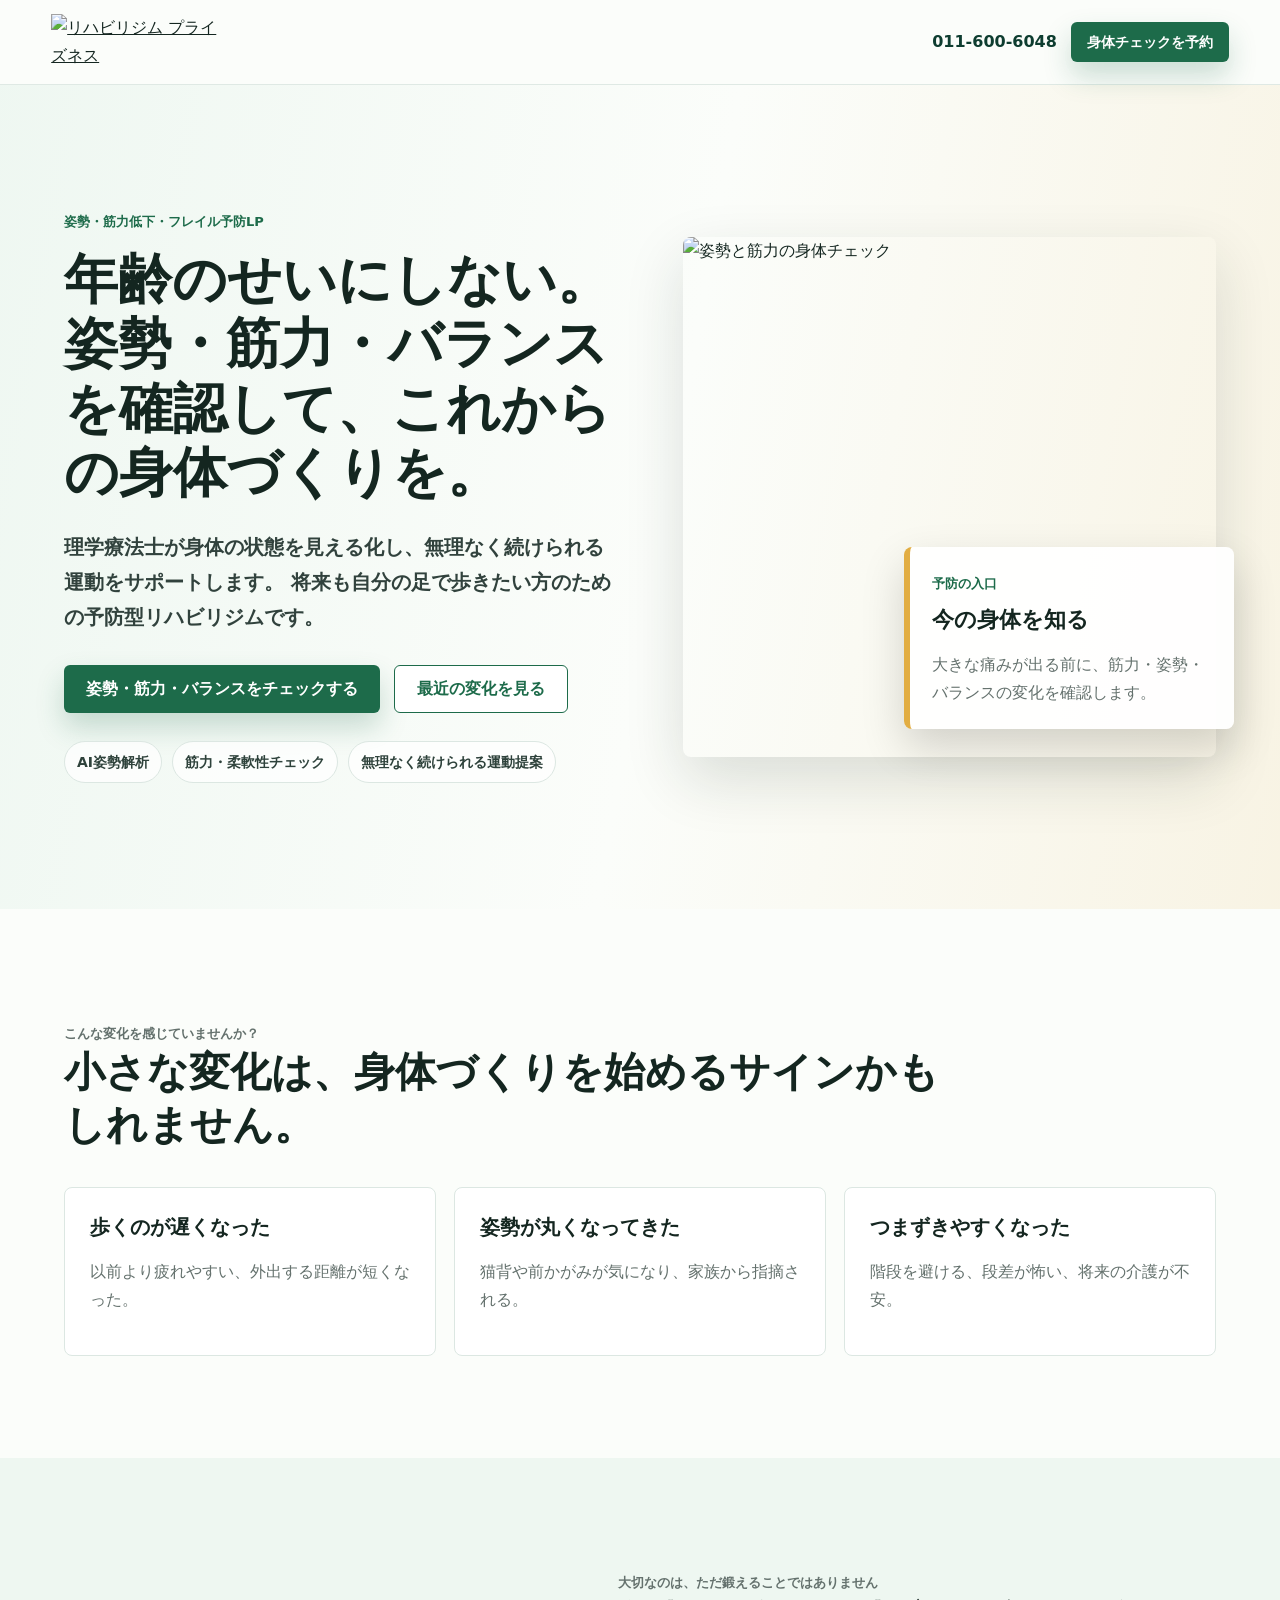
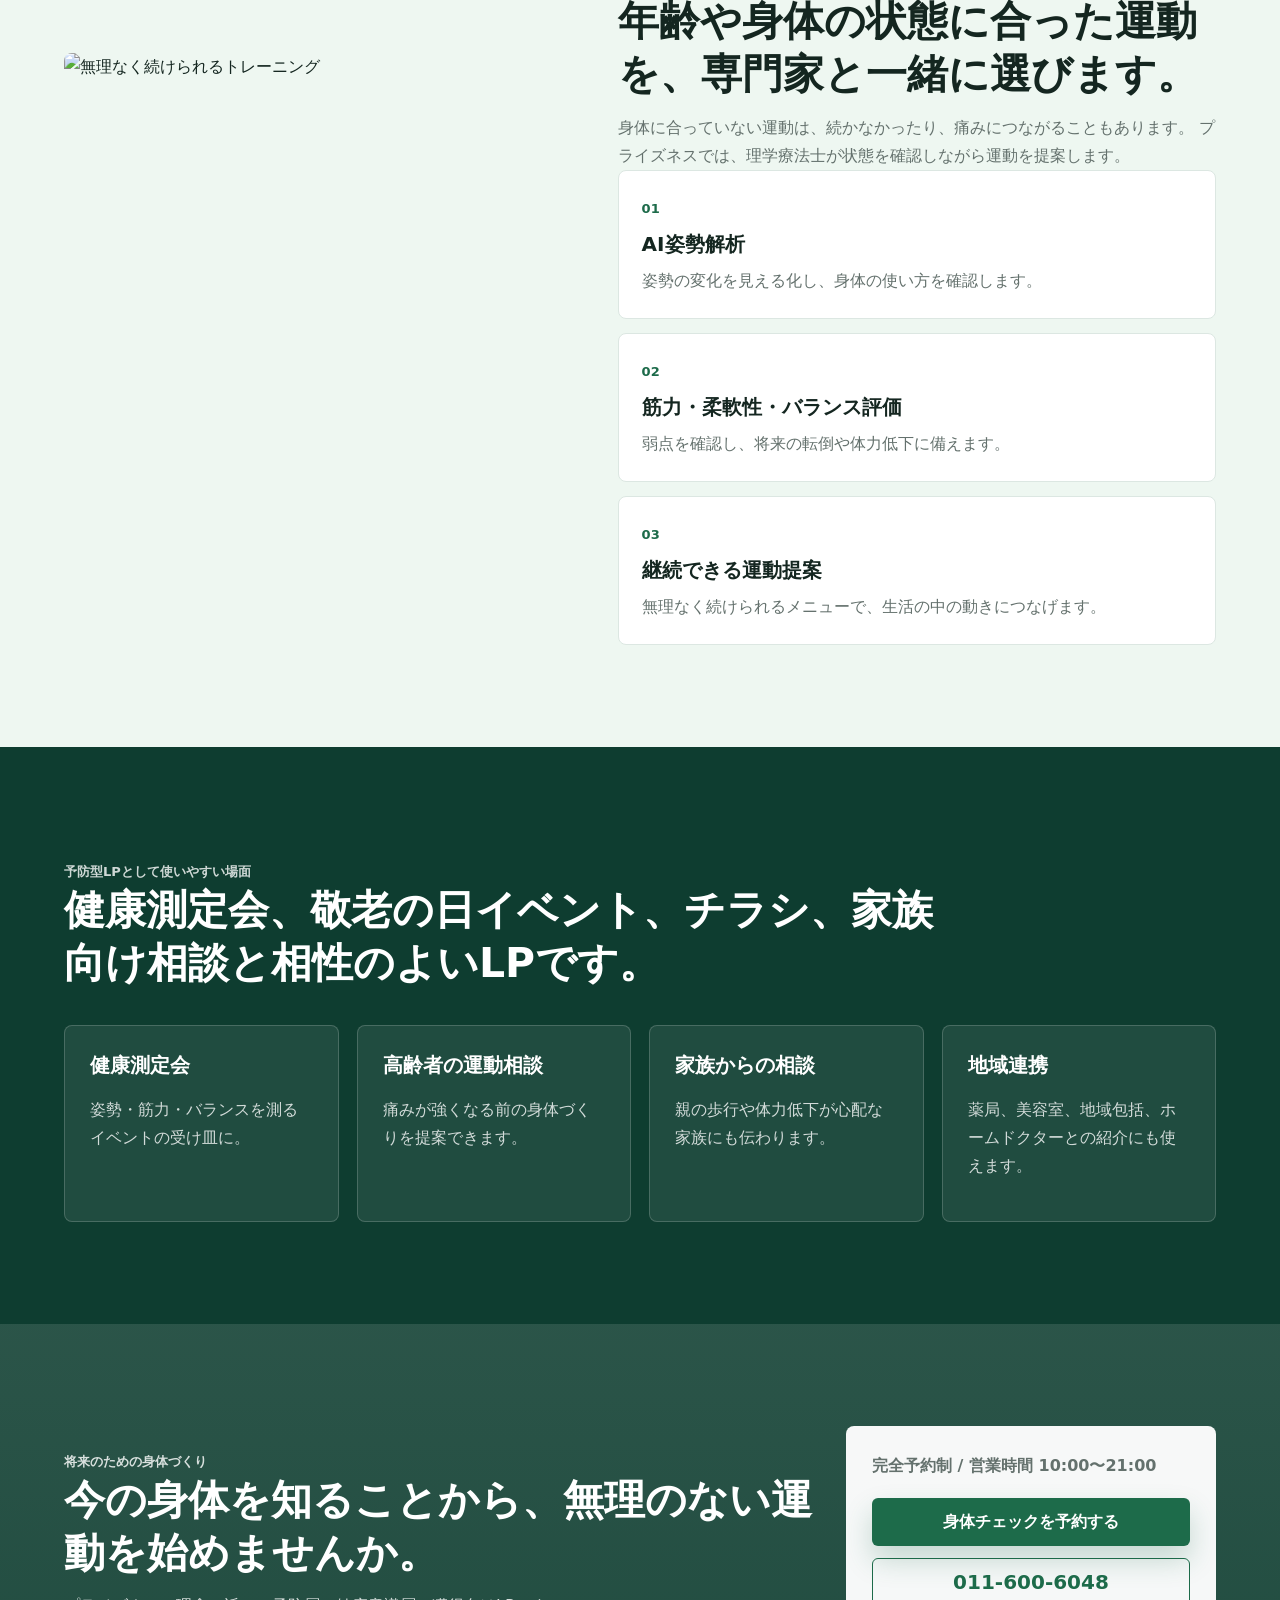
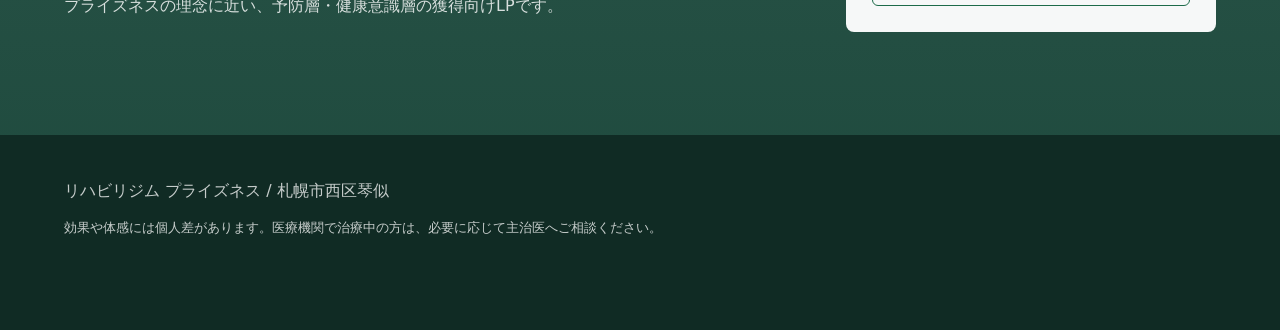
==== frailty-prevention.html @ 205ed95d "Add files via upload" ====
<!doctype html>
<html lang="ja">
  <head>
    <meta charset="utf-8" />
    <meta name="viewport" content="width=device-width, initial-scale=1" />
    <title>姿勢・筋力低下・フレイル予防の身体チェック | 琴似のリハビリジム プライズネス</title>
    <meta
      name="description"
      content="最近体力が落ちた、姿勢が丸くなった、歩くのが遅くなった方へ。札幌市西区琴似のプライズネスでは、理学療法士が姿勢・筋力・バランスを見える化し、無理なく続けられる運動を提案します。"
    />
    <link rel="stylesheet" href="./lp-style.css" />
  </head>
  <body>
    <header class="site-header">
      <a class="brand" href="./frailty-prevention.html" aria-label="リハビリジム プライズネス">
        <img src="https://prizenes.com/common/upload_data/prizenescom/image/logo1.png" alt="リハビリジム プライズネス" />
      </a>
      <nav class="header-actions" aria-label="予約">
        <a href="tel:0116006048" class="phone-link">011-600-6048</a>
        <a href="https://yoyaku-beauty.jp/shop/64657/" class="button small">身体チェックを予約</a>
      </nav>
    </header>

    <main>
      <section class="hero">
        <div class="hero-copy">
          <p class="eyebrow">姿勢・筋力低下・フレイル予防LP</p>
          <h1>年齢のせいにしない。姿勢・筋力・バランスを確認して、これからの身体づくりを。</h1>
          <p class="lead">
            理学療法士が身体の状態を見える化し、無理なく続けられる運動をサポートします。
            将来も自分の足で歩きたい方のための予防型リハビリジムです。
          </p>
          <div class="hero-actions">
            <a href="https://yoyaku-beauty.jp/shop/64657/" class="button">姿勢・筋力・バランスをチェックする</a>
            <a href="#changes" class="button secondary">最近の変化を見る</a>
          </div>
          <ul class="trust-list">
            <li>AI姿勢解析</li>
            <li>筋力・柔軟性チェック</li>
            <li>無理なく続けられる運動提案</li>
          </ul>
        </div>
        <div class="hero-visual">
          <img src="https://prizenes.com/images/convert/prizenescom/20221202100920.jpg/image.webp" alt="姿勢と筋力の身体チェック" />
          <div class="hero-card">
            <span>予防の入口</span>
            <strong>今の身体を知る</strong>
            <p>大きな痛みが出る前に、筋力・姿勢・バランスの変化を確認します。</p>
          </div>
        </div>
      </section>

      <section id="changes">
        <div class="section-head">
          <p class="eyebrow">こんな変化を感じていませんか？</p>
          <h2>小さな変化は、身体づくりを始めるサインかもしれません。</h2>
        </div>
        <div class="pain-grid">
          <article class="card"><h3>歩くのが遅くなった</h3><p>以前より疲れやすい、外出する距離が短くなった。</p></article>
          <article class="card"><h3>姿勢が丸くなってきた</h3><p>猫背や前かがみが気になり、家族から指摘される。</p></article>
          <article class="card"><h3>つまずきやすくなった</h3><p>階段を避ける、段差が怖い、将来の介護が不安。</p></article>
        </div>
      </section>

      <section class="split">
        <img src="https://prizenes.com/images/convert/prizenescom/20221202101242.jpg/image.webp" alt="無理なく続けられるトレーニング" />
        <div class="intro">
          <p class="eyebrow">大切なのは、ただ鍛えることではありません</p>
          <h2>年齢や身体の状態に合った運動を、専門家と一緒に選びます。</h2>
          <p>
            身体に合っていない運動は、続かなかったり、痛みにつながることもあります。
            プライズネスでは、理学療法士が状態を確認しながら運動を提案します。
          </p>
          <div class="steps">
            <div class="step"><span>01</span><h3>AI姿勢解析</h3><p>姿勢の変化を見える化し、身体の使い方を確認します。</p></div>
            <div class="step"><span>02</span><h3>筋力・柔軟性・バランス評価</h3><p>弱点を確認し、将来の転倒や体力低下に備えます。</p></div>
            <div class="step"><span>03</span><h3>継続できる運動提案</h3><p>無理なく続けられるメニューで、生活の中の動きにつなげます。</p></div>
          </div>
        </div>
      </section>

      <section class="dark">
        <div class="section-head">
          <p class="eyebrow">予防型LPとして使いやすい場面</p>
          <h2>健康測定会、敬老の日イベント、チラシ、家族向け相談と相性のよいLPです。</h2>
        </div>
        <div class="support-grid">
          <article class="card"><h3>健康測定会</h3><p>姿勢・筋力・バランスを測るイベントの受け皿に。</p></article>
          <article class="card"><h3>高齢者の運動相談</h3><p>痛みが強くなる前の身体づくりを提案できます。</p></article>
          <article class="card"><h3>家族からの相談</h3><p>親の歩行や体力低下が心配な家族にも伝わります。</p></article>
          <article class="card"><h3>地域連携</h3><p>薬局、美容室、地域包括、ホームドクターとの紹介にも使えます。</p></article>
        </div>
      </section>

      <section class="offer">
        <div>
          <p class="eyebrow">将来のための身体づくり</p>
          <h2>今の身体を知ることから、無理のない運動を始めませんか。</h2>
          <p>プライズネスの理念に近い、予防層・健康意識層の獲得向けLPです。</p>
        </div>
        <div class="offer-panel">
          <p>完全予約制 / 営業時間 10:00〜21:00</p>
          <a href="https://yoyaku-beauty.jp/shop/64657/" class="button">身体チェックを予約する</a>
          <a href="tel:0116006048" class="phone-link">011-600-6048</a>
        </div>
      </section>
    </main>

    <footer>
      <p>リハビリジム プライズネス / 札幌市西区琴似</p>
      <p class="note">効果や体感には個人差があります。医療機関で治療中の方は、必要に応じて主治医へご相談ください。</p>
    </footer>
  </body>
</html>
---- lp-style.css ----
:root {
  --ink: #142620;
  --muted: #64716d;
  --line: #dce7e2;
  --paper: #fbfdfa;
  --soft: #eef7f1;
  --green: #1d6b4a;
  --deep: #0e3d30;
  --accent: #e2ad42;
  --white: #ffffff;
  --shadow: 0 22px 60px rgba(18, 41, 34, 0.14);
  font-family: "Yu Gothic", "Hiragino Kaku Gothic ProN", Meiryo, system-ui, sans-serif;
}

* {
  box-sizing: border-box;
}

html {
  scroll-behavior: smooth;
}

body {
  margin: 0;
  background: var(--paper);
  color: var(--ink);
  line-height: 1.75;
}

img {
  display: block;
  max-width: 100%;
}

a {
  color: inherit;
}

.site-header {
  position: sticky;
  top: 0;
  z-index: 10;
  display: flex;
  align-items: center;
  justify-content: space-between;
  gap: 20px;
  padding: 14px clamp(18px, 4vw, 56px);
  background: rgba(251, 253, 250, 0.94);
  border-bottom: 1px solid rgba(220, 231, 226, 0.9);
  backdrop-filter: blur(14px);
}

.brand img {
  width: 166px;
}

.header-actions {
  display: flex;
  align-items: center;
  gap: 14px;
}

.phone-link {
  color: var(--deep);
  font-weight: 900;
  text-decoration: none;
  white-space: nowrap;
}

.button {
  display: inline-flex;
  align-items: center;
  justify-content: center;
  min-height: 48px;
  padding: 0 22px;
  border-radius: 6px;
  background: var(--green);
  color: var(--white);
  font-weight: 900;
  text-decoration: none;
  box-shadow: 0 14px 28px rgba(29, 107, 74, 0.22);
}

.button.small {
  min-height: 40px;
  padding-inline: 16px;
  font-size: 14px;
}

.button.secondary {
  background: var(--white);
  color: var(--green);
  border: 1px solid var(--green);
  box-shadow: none;
}

.hero {
  display: grid;
  grid-template-columns: minmax(0, 1.02fr) minmax(360px, 0.98fr);
  gap: clamp(28px, 5vw, 70px);
  align-items: center;
  min-height: calc(100vh - 76px);
  padding: clamp(42px, 7vw, 88px) clamp(18px, 5vw, 76px);
  background:
    linear-gradient(100deg, rgba(238, 247, 241, 0.96), rgba(251, 253, 250, 0.84) 52%, rgba(226, 173, 66, 0.12)),
    var(--paper);
}

.hero-copy {
  max-width: 760px;
}

.eyebrow {
  margin: 0 0 14px;
  color: var(--green);
  font-size: 13px;
  font-weight: 900;
  letter-spacing: 0;
}

h1,
h2,
h3,
p,
li {
  overflow-wrap: anywhere;
}

h1 {
  margin: 0;
  font-size: clamp(33px, 4.2vw, 56px);
  line-height: 1.2;
  letter-spacing: 0;
}

h2 {
  margin: 0;
  font-size: clamp(26px, 3.2vw, 42px);
  line-height: 1.3;
  letter-spacing: 0;
}

h3 {
  margin: 0;
  font-size: 20px;
  line-height: 1.45;
}

.lead {
  max-width: 700px;
  margin: 24px 0 0;
  color: #31423d;
  font-size: clamp(16px, 1.7vw, 20px);
  font-weight: 700;
}

.hero-actions {
  display: flex;
  flex-wrap: wrap;
  gap: 14px;
  margin-top: 30px;
}

.trust-list {
  display: flex;
  flex-wrap: wrap;
  gap: 10px;
  margin: 28px 0 0;
  padding: 0;
  list-style: none;
}

.trust-list li {
  padding: 8px 12px;
  border: 1px solid var(--line);
  border-radius: 999px;
  background: rgba(255, 255, 255, 0.76);
  color: #2e423b;
  font-size: 14px;
  font-weight: 800;
}

.hero-visual {
  position: relative;
}

.hero-visual img {
  width: 100%;
  height: 520px;
  object-fit: cover;
  border-radius: 8px;
  box-shadow: var(--shadow);
}

.hero-card {
  position: absolute;
  right: -18px;
  bottom: 28px;
  width: min(330px, 84%);
  padding: 22px;
  border-left: 6px solid var(--accent);
  border-radius: 8px;
  background: rgba(255, 255, 255, 0.95);
  box-shadow: 0 18px 44px rgba(0, 0, 0, 0.16);
}

.hero-card span,
.step span,
.number {
  color: var(--green);
  font-size: 13px;
  font-weight: 900;
}

.hero-card strong {
  display: block;
  margin-top: 4px;
  font-size: 22px;
}

.hero-card p,
.section-head p,
.intro p,
.offer p,
footer p {
  margin: 12px 0 0;
  color: var(--muted);
}

section {
  padding: clamp(58px, 8vw, 104px) clamp(18px, 5vw, 76px);
}

.section-head {
  max-width: 900px;
  margin-bottom: 34px;
}

.pain-grid,
.support-grid,
.proof-grid {
  display: grid;
  gap: 18px;
}

.pain-grid {
  grid-template-columns: repeat(3, minmax(0, 1fr));
}

.support-grid {
  grid-template-columns: repeat(4, minmax(0, 1fr));
}

.proof-grid {
  grid-template-columns: repeat(3, minmax(0, 1fr));
}

.card {
  padding: 25px;
  border: 1px solid var(--line);
  border-radius: 8px;
  background: var(--white);
}

.card p,
.card li {
  color: var(--muted);
}

.card ul {
  margin: 14px 0 0;
  padding-left: 1.2em;
}

.split {
  display: grid;
  grid-template-columns: minmax(320px, 0.9fr) minmax(0, 1.1fr);
  gap: clamp(26px, 5vw, 66px);
  align-items: center;
  background: var(--soft);
}

.split img {
  width: 100%;
  height: 500px;
  object-fit: cover;
  border-radius: 8px;
}

.steps {
  display: grid;
  gap: 14px;
}

.step {
  padding: 23px;
  border: 1px solid var(--line);
  border-radius: 8px;
  background: var(--white);
}

.step h3 {
  margin-top: 8px;
}

.step p {
  margin: 8px 0 0;
  color: var(--muted);
}

.dark {
  background: var(--deep);
  color: var(--white);
}

.dark .eyebrow,
.dark p,
.dark li {
  color: rgba(255, 255, 255, 0.8);
}

.dark .card {
  background: rgba(255, 255, 255, 0.08);
  border-color: rgba(255, 255, 255, 0.18);
}

.offer {
  display: grid;
  grid-template-columns: minmax(0, 1fr) 370px;
  gap: 28px;
  align-items: center;
  background:
    linear-gradient(rgba(14, 61, 48, 0.88), rgba(14, 61, 48, 0.92)),
    url("https://prizenes.com/images/convert/prizenescom/20221202100920.jpg/image.webp") center / cover;
  color: var(--white);
}

.offer .eyebrow,
.offer p {
  color: rgba(255, 255, 255, 0.82);
}

.offer-panel {
  padding: 26px;
  border-radius: 8px;
  background: rgba(255, 255, 255, 0.96);
  color: var(--ink);
}

.offer-panel p {
  margin: 0 0 18px;
  color: var(--muted);
  font-weight: 800;
}

.offer-panel .button,
.offer-panel .phone-link {
  width: 100%;
}

.offer-panel .phone-link {
  display: flex;
  align-items: center;
  justify-content: center;
  min-height: 48px;
  margin-top: 12px;
  border: 1px solid var(--green);
  border-radius: 6px;
  color: var(--green);
  font-size: 20px;
}

footer {
  padding: 30px clamp(18px, 5vw, 76px) 90px;
  background: #102b24;
  color: var(--white);
}

footer p {
  color: rgba(255, 255, 255, 0.76);
}

footer .note {
  max-width: 940px;
  font-size: 13px;
}

@media (max-width: 1020px) {
  .hero,
  .split,
  .offer {
    grid-template-columns: 1fr;
  }

  .hero {
    min-height: auto;
  }

  .pain-grid,
  .support-grid,
  .proof-grid {
    grid-template-columns: repeat(2, minmax(0, 1fr));
  }

  .hero-visual img,
  .split img {
    height: 420px;
  }
}

@media (max-width: 680px) {
  .site-header {
    align-items: flex-start;
    flex-direction: column;
    gap: 10px;
  }

  .header-actions {
    width: 100%;
    justify-content: space-between;
  }

  .brand img {
    width: 140px;
  }

  .phone-link {
    font-size: 14px;
  }

  .button.small {
    min-height: 38px;
    padding-inline: 12px;
  }

  h1 {
    font-size: 33px;
  }

  .hero {
    padding-top: 34px;
  }

  .hero-actions {
    flex-direction: column;
  }

  .hero-actions .button {
    width: 100%;
  }

  .hero-visual img,
  .split img {
    height: 330px;
  }

  .hero-card {
    position: static;
    width: 100%;
    margin-top: 12px;
  }

  .pain-grid,
  .support-grid,
  .proof-grid {
    grid-template-columns: 1fr;
  }
}
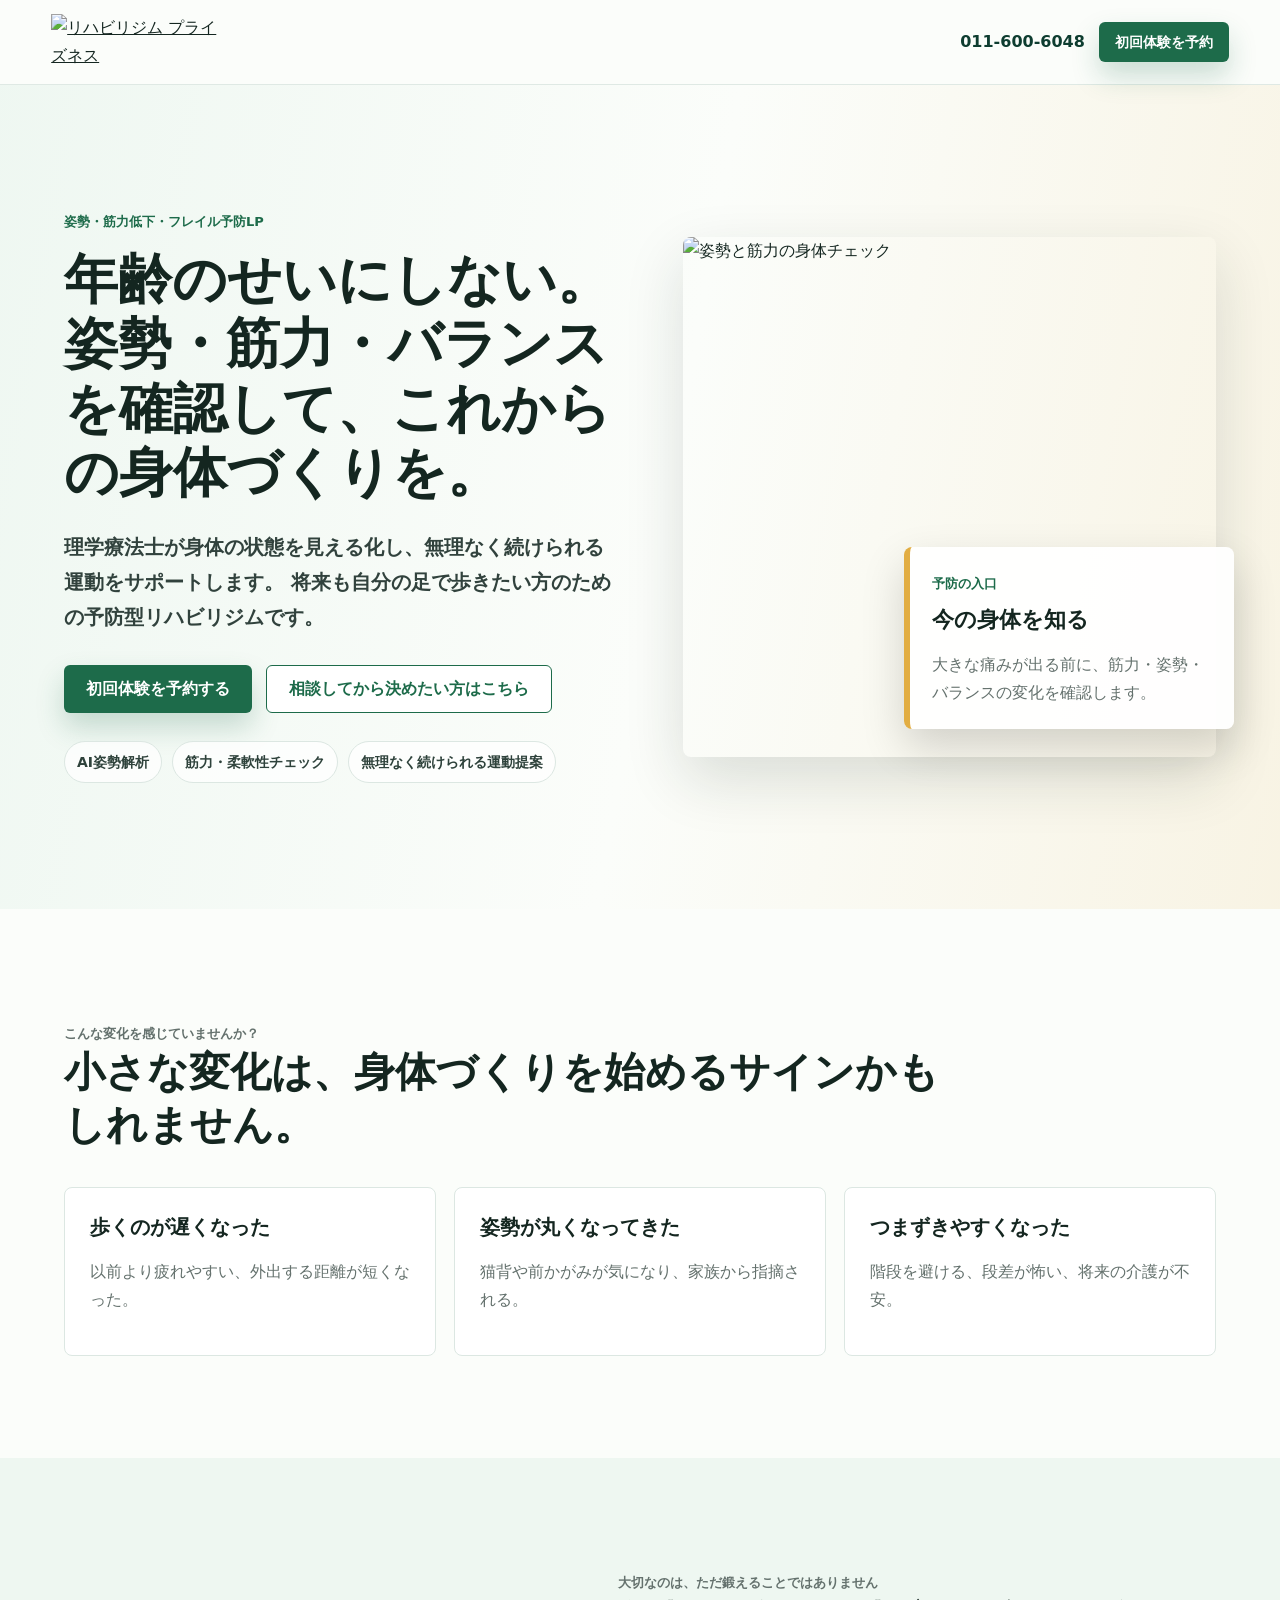
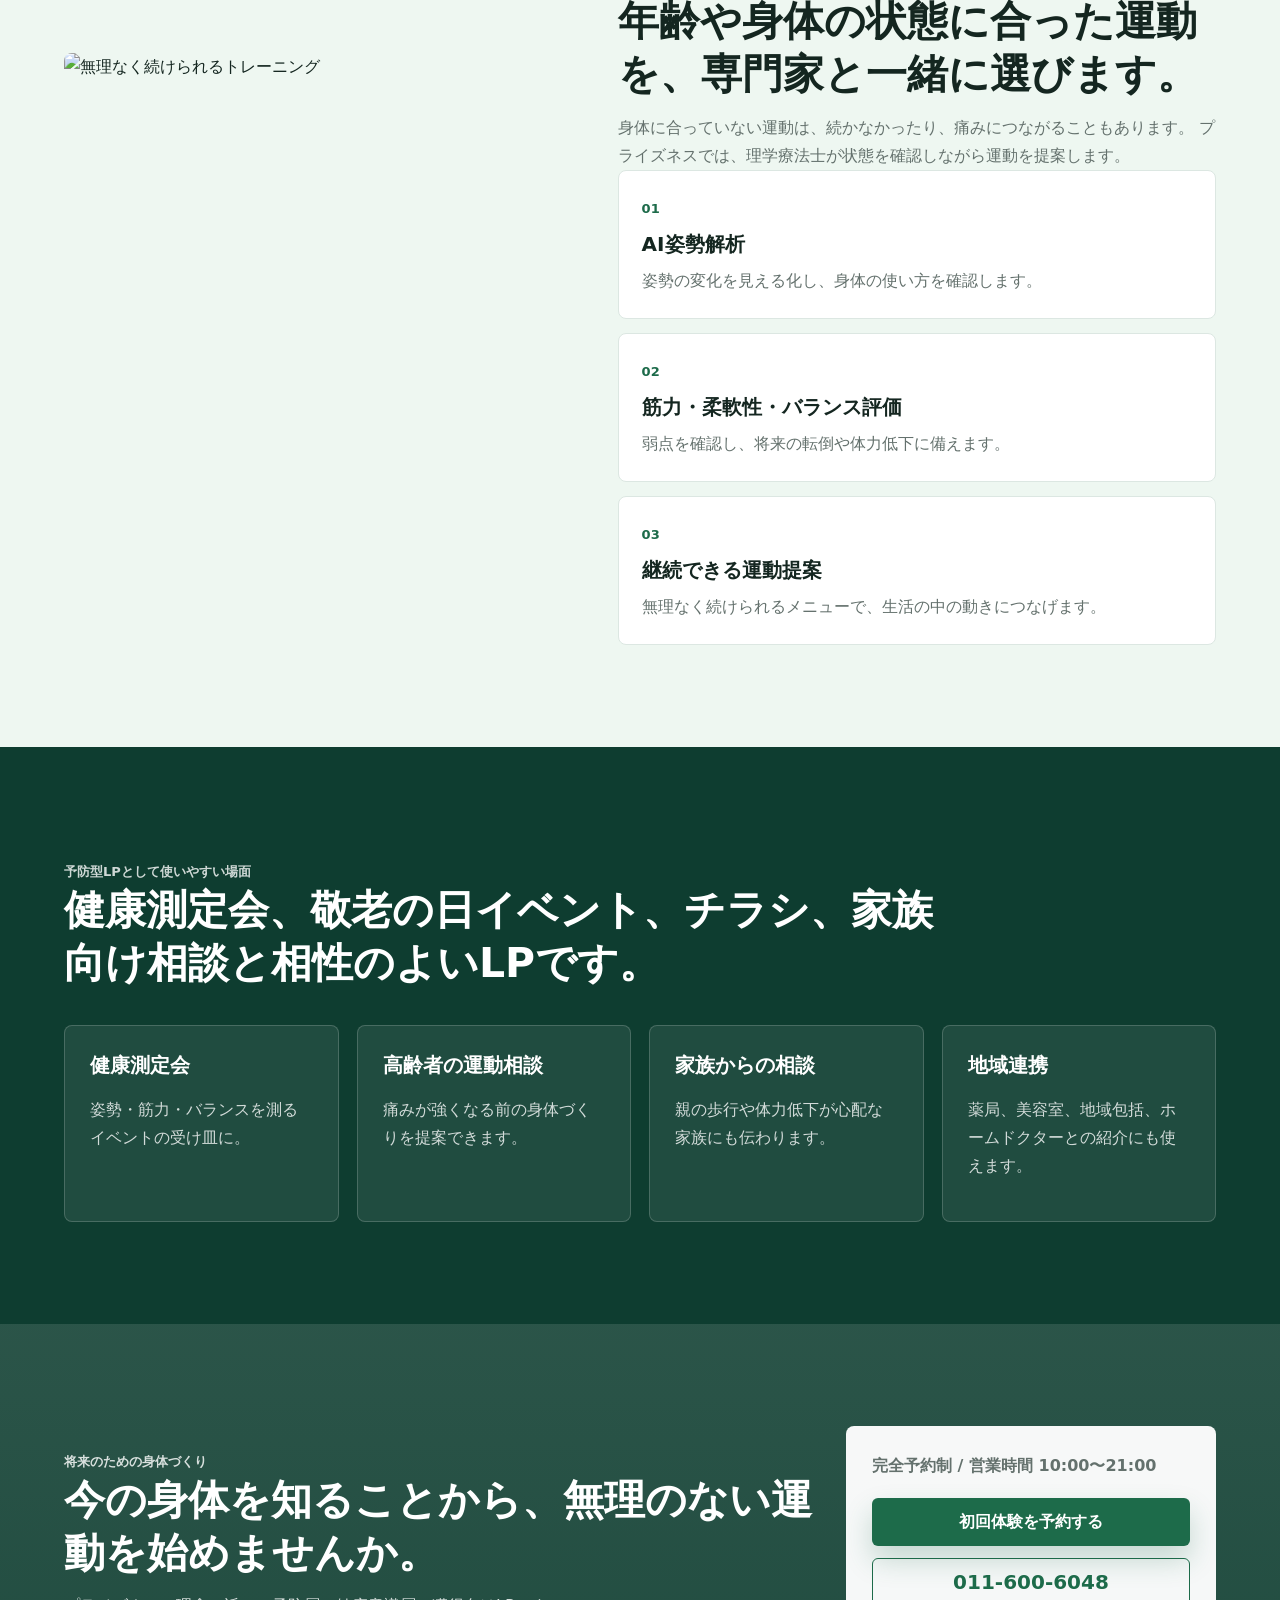
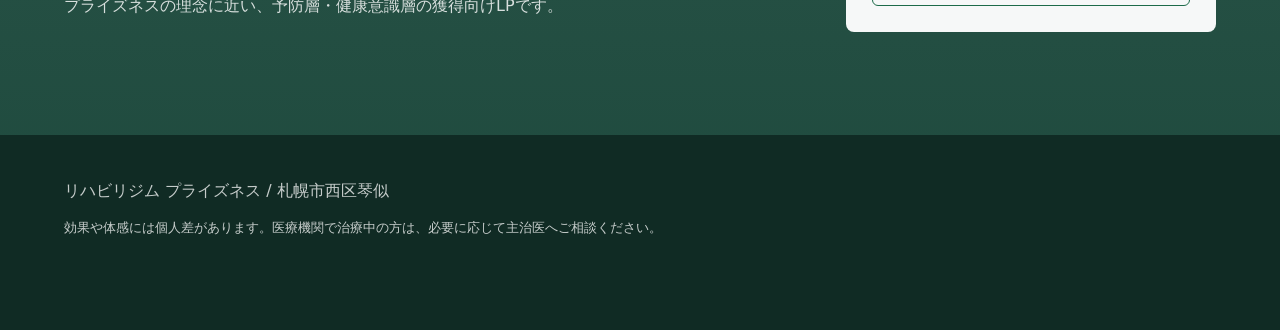
==== commit e6e53d03: "Add files via upload" ====
--- a/frailty-prevention.html
+++ b/frailty-prevention.html
@@ -17,7 +17,7 @@
       </a>
       <nav class="header-actions" aria-label="予約">
         <a href="tel:0116006048" class="phone-link">011-600-6048</a>
-        <a href="https://yoyaku-beauty.jp/shop/64657/" class="button small">身体チェックを予約</a>
+        <a href="https://yoyaku-beauty.jp/shop/64657/" class="button small">初回体験を予約</a>
       </nav>
     </header>
 
@@ -31,8 +31,8 @@
             将来も自分の足で歩きたい方のための予防型リハビリジムです。
           </p>
           <div class="hero-actions">
-            <a href="https://yoyaku-beauty.jp/shop/64657/" class="button">姿勢・筋力・バランスをチェックする</a>
-            <a href="#changes" class="button secondary">最近の変化を見る</a>
+            <a href="https://yoyaku-beauty.jp/shop/64657/" class="button">初回体験を予約する</a>
+            <a href="#changes" class="button secondary">相談してから決めたい方はこちら</a>
           </div>
           <ul class="trust-list">
             <li>AI姿勢解析</li>
@@ -100,7 +100,7 @@
         </div>
         <div class="offer-panel">
           <p>完全予約制 / 営業時間 10:00〜21:00</p>
-          <a href="https://yoyaku-beauty.jp/shop/64657/" class="button">身体チェックを予約する</a>
+          <a href="https://yoyaku-beauty.jp/shop/64657/" class="button">初回体験を予約する</a>
           <a href="tel:0116006048" class="phone-link">011-600-6048</a>
         </div>
       </section>
